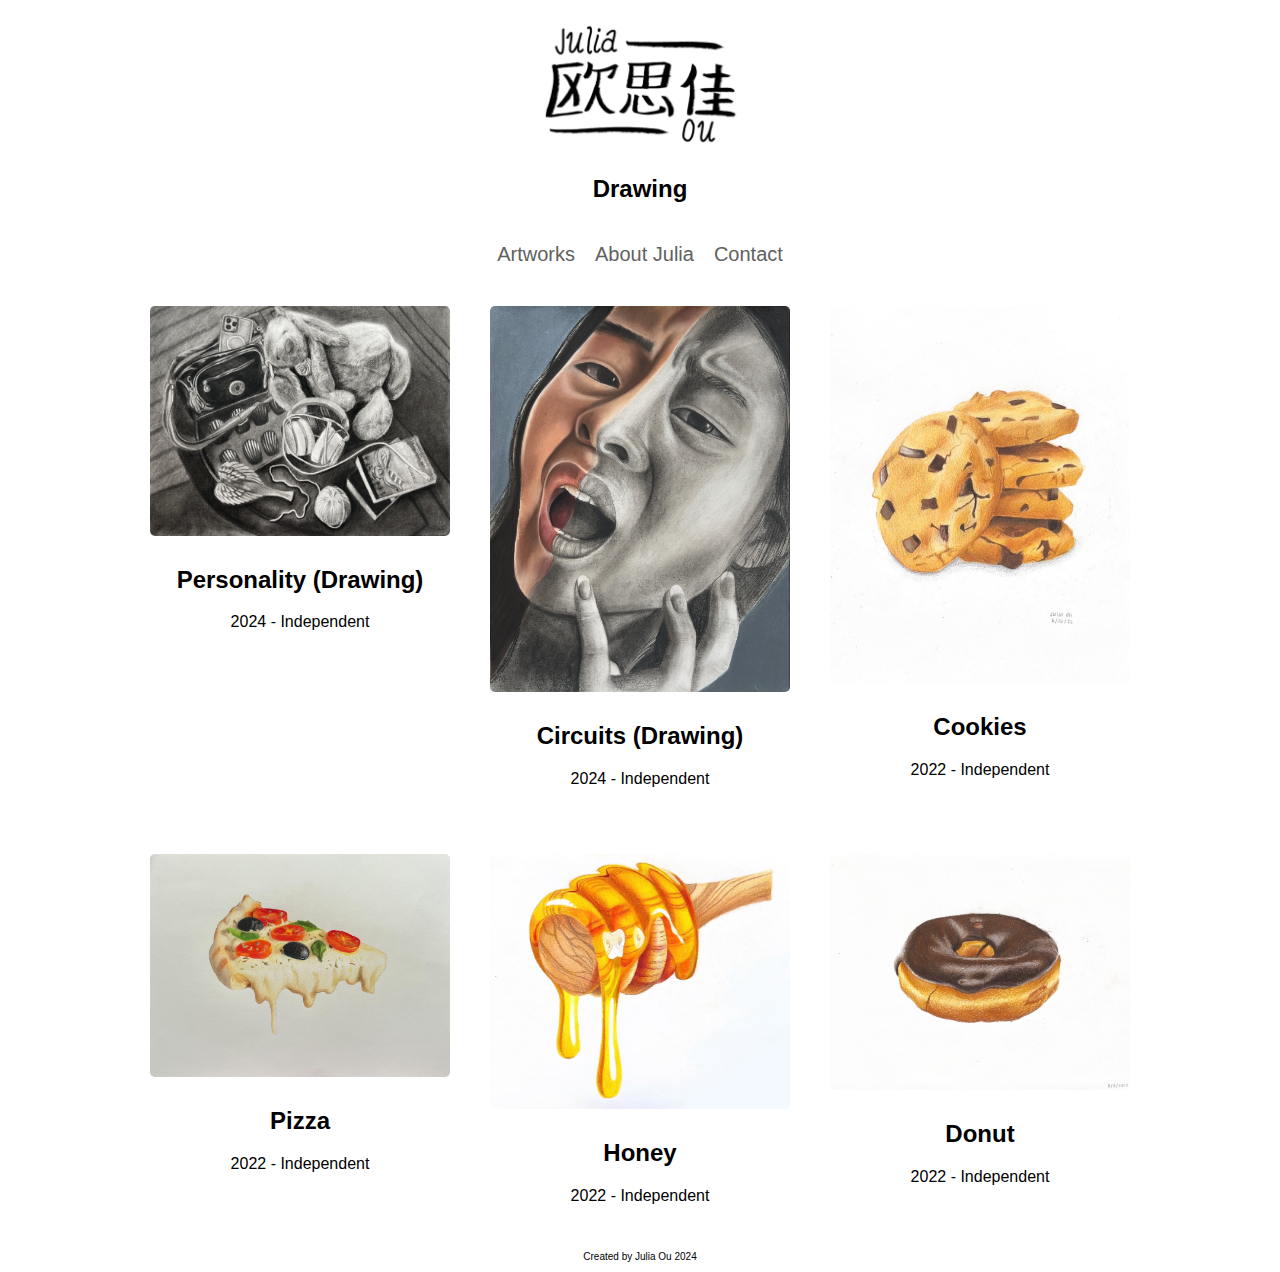
==== src/drawing.html @ f6b24104 "commit" ====
<html>

<head>
  <title>Julia Ou: Drawing</title>
  <link rel="stylesheet" href="style.css">
  <link rel="stylesheet" href="https://cdnjs.cloudflare.com/ajax/libs/font-awesome/4.7.0/css/font-awesome.min.css">
</head>

<body>
  <div class="container">

    <div class="offscreen">
      <img class="logo2" src="portfolio/logo.png">
      <ul>
        <li class="cat"><a href="index.html">Artworks</a></li>
        <ul>
          <li class="subcat"><a href="mixed.html">Mixed Media</a></li>
          <li class="subcat"><a href="ceramics.html">Ceramics</a></li>
          <li class="subcat"><a href="drawing.html">Drawing</a></li>
        </ul>
        <li class="cat"><a href="about.html">About Julia</a></li>
        <li class="cat"><a href="contact.html">Contact</a></li>
      </ul>
    </div>
    <nav>
      <div class = "menutext">
        <p>Menu</p>
      </div>
      <div class="menu">
        <span></span>
        <span></span>
        <span></span>
      </div>
    </nav>

    <img class="logo2" src="portfolio/logo.png">
    <h2 class="medtype">Drawing</h2>

    <div class="navbar"><!--navbar-->
      <div class="dropdown" id="dropdown">
        <a class="dropbtn" href="index.html">Artworks</a>
        <div class="nav-button" id="dropdown-content">
          <a href="mixed.html">Mixed</a>
          <a href="ceramics.html">Ceramics</a>
          <a href="drawing.html">Drawing</a>
        </div>
      </div>
      <a href="about.html">
        <div class="nav-button">About Julia</div>
      </a>
      <a href="contact.html">
        <div class="nav-button">Contact</div>
      </a>
    </div> <!--navbar-->
    <!--<div class="title">
      <h1> Julia Ou </h1>
    </div>-->

    <!--<div class="filters">
      <button value="all"> View All </button>
      <button value="ceramics"> Ceramics </button>
      <button value="charcoal"> Charcoal </button>
    </div>-->

    <div class="list">
      <div class = "card drawing all">
        <img src="portfolio/charc.png" alt="Charcoal" class="thumbnail" onclick="enlargeImage(this.src)">
        <h2> Personality (Drawing) </h2>
        <p> 2024 - Independent </p>
        </div>

      <div class = "card drawing all">
        <img src="portfolio/self.png" alt="Self Portrait" class="thumbnail" onclick="enlargeImage(this.src)">
        <h2> Circuits (Drawing) </h2>
        <p> 2024 - Independent </p>
      </div>  

      <div class="card mixed all">
        <img src="portfolio/cookie.png" alt="Cookie" class="thumbnail" onclick="enlargeImage(this.src)">
        <h2> Cookies </h2>
        <p> 2022 - Independent </p>
      </div>

      <div class="card mixed all">
        <img src="portfolio/pizza.png" alt="Pizza" class="thumbnail" onclick="enlargeImage(this.src)">
        <h2> Pizza </h2>
        <p> 2022 - Independent </p>
      </div>

      <div class="card mixed all">
        <img src="portfolio/honey.png" alt="Honey" class="thumbnail" onclick="enlargeImage(this.src)">
        <h2> Honey </h2>
        <p> 2022 - Independent </p>
      </div>

      <div class="card mixed all">
        <img src="portfolio/donut.png" alt="Donut" class="thumbnail" onclick="enlargeImage(this.src)">
        <h2> Donut </h2>
        <p> 2022 - Independent </p>
      </div>
    </div>

    <div id="imageModal" class="modal">
        <span class="close" onclick="closeModal()">&times;</span>
        <img class="modal-content" id="enlargedImage">
      </div>

    <div class="footer">
      <p>Created by Julia Ou 2024</p>
    </div>
  </div>
  <script src="https://code.jquery.com/jquery-3.6.0.min.js"></script>

  <script>
    //modal
    function enlargeImage(src) {
      var modal = document.getElementById("imageModal");
      var modalImg = document.getElementById("enlargedImage");

      modal.style.display = "block";
      modalImg.src = src;
    }

    function closeModal() {
      var modal = document.getElementById("imageModal");
      modal.style.display = "none";
    }

    //to filter the artwork
    function filterCards(event) {
      $('.filter-active').removeClass('filter-active');
      var button = event.currentTarget;
      var label = $(button).text();
      $('.card').hide();
      var selected = $(button).val();
      $('.' + selected).show();
      $(button).addClass('filter-active');
    }
    $('button').click(filterCards);

    //hamburger menu
    const menu = document.querySelector('.menu');
    const offScreenMenu = document.querySelector('.offscreen');
    const dropdownContent = document.getElementById('dropdown-content');
    const dropButton = document.getElementsByClassName('dropbtn')
    var slides = document.getElementsByClassName('slides');
    var prevArrow = document.getElementsByClassName('prev');
    var nextArrow = document.getElementsByClassName('next');

    //when you click the hamburger menu
    menu.addEventListener('click', () => {
      menu.classList.toggle('active');
      offScreenMenu.classList.toggle('active');
      document.body.classList.toggle('menu-active');
      //dropdownContent.style.display = 'none';
    });

  </script>
</body>

</html>
---- src/style.css ----
body {
  margin: 0;
  font-family: -apple-system, BlinkMacSystemFont, 'Segoe UI', 'Roboto', 'Oxygen',
    'Ubuntu', 'Cantarell', 'Fira Sans', 'Droid Sans', 'Helvetica Neue',
    sans-serif;
  -webkit-font-smoothing: antialiased;
  -moz-osx-font-smoothing: grayscale;
  padding: 0;
  background-color: white;
}

code {
  font-family: source-code-pro, Menlo, Monaco, Consolas, 'Courier New',
    monospace;
}

.title {
  display: none;
  text-align: center;
}

.navbar {
  font-size: 20px;
  padding-top: 30px;
  padding-bottom: 10px;
  display: flex;
  justify-content: center;
  align-items: center;
  flex-wrap: wrap;
  text-align: center;
  position: relative;
}

.logo2 {
  display: block;
  margin: auto;
  margin-top: 20px;
  margin-bottom: 5px;
  /* Adjusted margin bottom */
  max-width: 200px;
}

.navbar h1 {
  width: 100%;
  /* Make the h1 take full width */
  margin: 0;
  /* Remove default margins */
  margin-top: 20px;
  /* Add spacing between h1 and navbar */
}

.nav-button {
  display: inline-block;
  color: #616161;
  margin: 0 10px;
  /* Add margin between buttons */
}

.nav {
  padding: 1rem;
  display: flex;
  background-color: black;
}

.main {
  margin-left: 40px;
  width: 75%;
  padding-top: 30px;
  padding-bottom: 20px;
}

/*button for the filters*/
button {
  border: 2px solid black;
  background-color: white;
  color: black;
  padding: 10px 20px;
  /* Adjust the padding to reduce spacing */
  font-size: 16px;
  cursor: pointer;
  border-color: #e7e7e7;
}

button:hover {
  background: #e7e7e7;
}

/*color for the button when clicked*/
.filter-active {
  color: rgb(0, 17, 255);
}

.filters {
  text-align: center;
}

img {
  width: 100%;
  max-width: 300px;
  border-radius: 5px;
  margin: 10px auto;
}

.list {
  text-align: center;
  display: flex;
  flex-wrap: wrap;
  justify-content: center;
}

.card {
  width: calc(25% - 20px);
  margin: 10px;
  padding: 10px;
  background-color: white;
  border-radius: 10px;
}

.active {
  color: white;
}

.offscreen {
  background-color: white;
  height: 100vh;
  width: 100vw;
  position: fixed;
  top: 0;
  right: -100vw;
  display: flex;
  flex-direction: column;
  justify-content: center;
  align-items: center;
  text-align: center;
  font-size: 3rem;
  transition: .3s ease;
  overflow: hidden;
}

.offscreen.active {
  left: 0;
  color: black;
  overflow: hidden;
}

body.menu-active {
  overflow: hidden;
}

.offscreen ul {
  padding: 0;
}

.offscreen .cat,
.offscreen .subcat {
  font-size: 1.5rem;
  text-align: center;
  list-style-type: none;
}

.offscreen .subcat a {
  color: black;
  text-decoration: none;
}

.offscreen .cat a {
  color: black;
  text-decoration: none;
  font-weight: bold;
}

.offscreen.active .logo2 {
  margin-top: 0px;
  display: block;
}

.menu {
  height: 40px;
  width: 40px;
  left: 40px;
  top: 20px;
  position: relative;
  display: none;
  color: black;
}

.menutext {
  left: 20px;
  top: 30px;
  position: relative;
  display: none;
  color: black;
}

.menu span {
  height: 5px;
  width: 100%;
  background-color: grey;
  border-radius: 25px;
  position: absolute;
  top: 50%;
  left: 50%;
  transform: translate(-50%, -50%);
  transition: .3s ease;
}

.menu span:nth-child(1) {
  top: 25%;
}

.menu span:nth-child(3) {
  top: 75%;
}

.menu.active span:nth-child(1) {
  top: 50%;
  transform: translate(-50%, -50%) rotate(45deg);
  transform-origin: center;
}

.menu.active span:nth-child(2) {
  opacity: 0;
}

.menu.active span:nth-child(3) {
  top: 50%;
  transform: translate(-50%, -50%) rotate(-45deg);
  transform-origin: center;
}

.footer {
  /*make it so that it is always at the very bottom*/
  text-align: center;
  font-size: 10px;
}

.medtype {
  text-align: center;
  size: 30px;
  margin-top: 25px;
  margin-bottom: 10px;
}

.aboutPage {
  width: 70%;
  margin: auto;
  font-size: 20px;
}

/* Dropdown Content (Hidden by Default) */
#dropdown-content {
  display: none;
  position: absolute;
  background-color: #f1f1f1;
  font-size: 16px;
  min-width: 100px;
  box-shadow: 0px 8px 16px 0px rgba(0, 0, 0, 0.2);
  z-index: 1;
}

/* Links inside the dropdown */
#dropdown-content a {
  color: black;
  padding: 10px 14px;
  text-decoration: none;
  display: block;
}

/* Change color of dropdown links on hover */
#dropdown-content a:hover {
  background-color: #ddd;
}

/* Show the dropdown menu on hover */
#dropdown:hover #dropdown-content {
  display: block;
}

#dropbtn {
  display: none;
}

/* Adjust styles for active link */
#dropdown .dropbtn {
  color: #616161;
  text-decoration: none;
  margin: 0 10px;
}

/*modal*/

/* Style the modal */
.modal {
  display: none; /* Hidden by default */
  position: fixed; /* Stay in place */
  z-index: 1; /* Sit on top */
  padding-top: 100px; /* Location of the box */
  left: 0;
  top: 0;
  width: 100%; /* Full width */
  height: 100%; /* Full height */
  overflow: auto; /* Enable scroll if needed */
  background-color: rgb(0,0,0); /* Fallback color */
  background-color: rgba(0,0,0,0.9); /* Black w/ opacity */
}

/* Modal Content (image) */
.modal-content {
  margin: auto;
  display: block;
  width: 100%;
  max-width: 500px;
}

/* Caption of Modal Image */
#caption {
  margin: auto;
  display: block;
  width: 80%;
  max-width: 700px;
  text-align: center;
  color: #ccc;
  padding: 10px 0;
  height: 150px;
}

/* Add Animation - Zoom in the Modal */
.modal-content, #caption {
  animation-name: zoom;
  animation-duration: 0.6s;
}

@keyframes zoom {
  from {transform:scale(0)} 
  to {transform:scale(1)}
}

/* The Close Button */
.close {
  position: absolute;
  top: 50px;
  right: 35px;
  color: #f1f1f1;
  font-size: 40px;
  font-weight: bold;
  transition: 0.3s;
}

.close:hover,
.close:focus {
  color: #bbb;
  text-decoration: none;
  cursor: pointer;
}

/* Style the thumbnail */
.thumbnail {
  cursor: pointer;
  transition: 0.3s;
}

.thumbnail:hover {
  opacity: 0.7;
}

body.overflow-hidden {
  overflow: hidden;
}
/* media sizes */
@media screen and (max-width: 768px) {
  img {
    width: 90%;
    max-width: none;
    margin: 5% auto;
  }

  .card {
    width: calc(100% - 20px);
    margin: 10px;
  }

  .product {
    width: calc(100% - 20px);
    margin: 10px;
  }

  .slidepic {
    width: 100%;
    margin: 10px 0;
  }

  .menu {
    display: block;
  }

  .title {
    display: block;
    color: black;
    margin: 0px;
  }

  .menutext {
    display: block;
  }
}

@media screen and (min-width: 768px) and (max-width: 1024px) {
  .card {
    width: calc(40% - 20px);
  }

  .product {
    width: calc(40% - 20px);
  }

  .slidepic {
    width: calc(40% - 20px);
  }

  .menu {
    display: block;
  }

  .title {
    display: block;
    color: black;
    margin: 0px;
  }

  .menutext {
    display: block;
  }
}

@media screen and (max-width: 1024px) {
  .navbar a {
    display: none;
  }

  .navbar h1 {
    display: none;
  }

  .menu {
    top: 20px;
    left: 20px;
    display: block;
  }

  .title {
    display: block;
    color: black;
    margin: 0px;
  }

  .dropbtn {
    display: hide;
  }

  .menutext {
    display: block;
  }
}

@media screen and (min-width: 1025px) {
  .dropbtn {
    display: inline-block;
    /* Show the dropdown button for larger screens */
  }
}
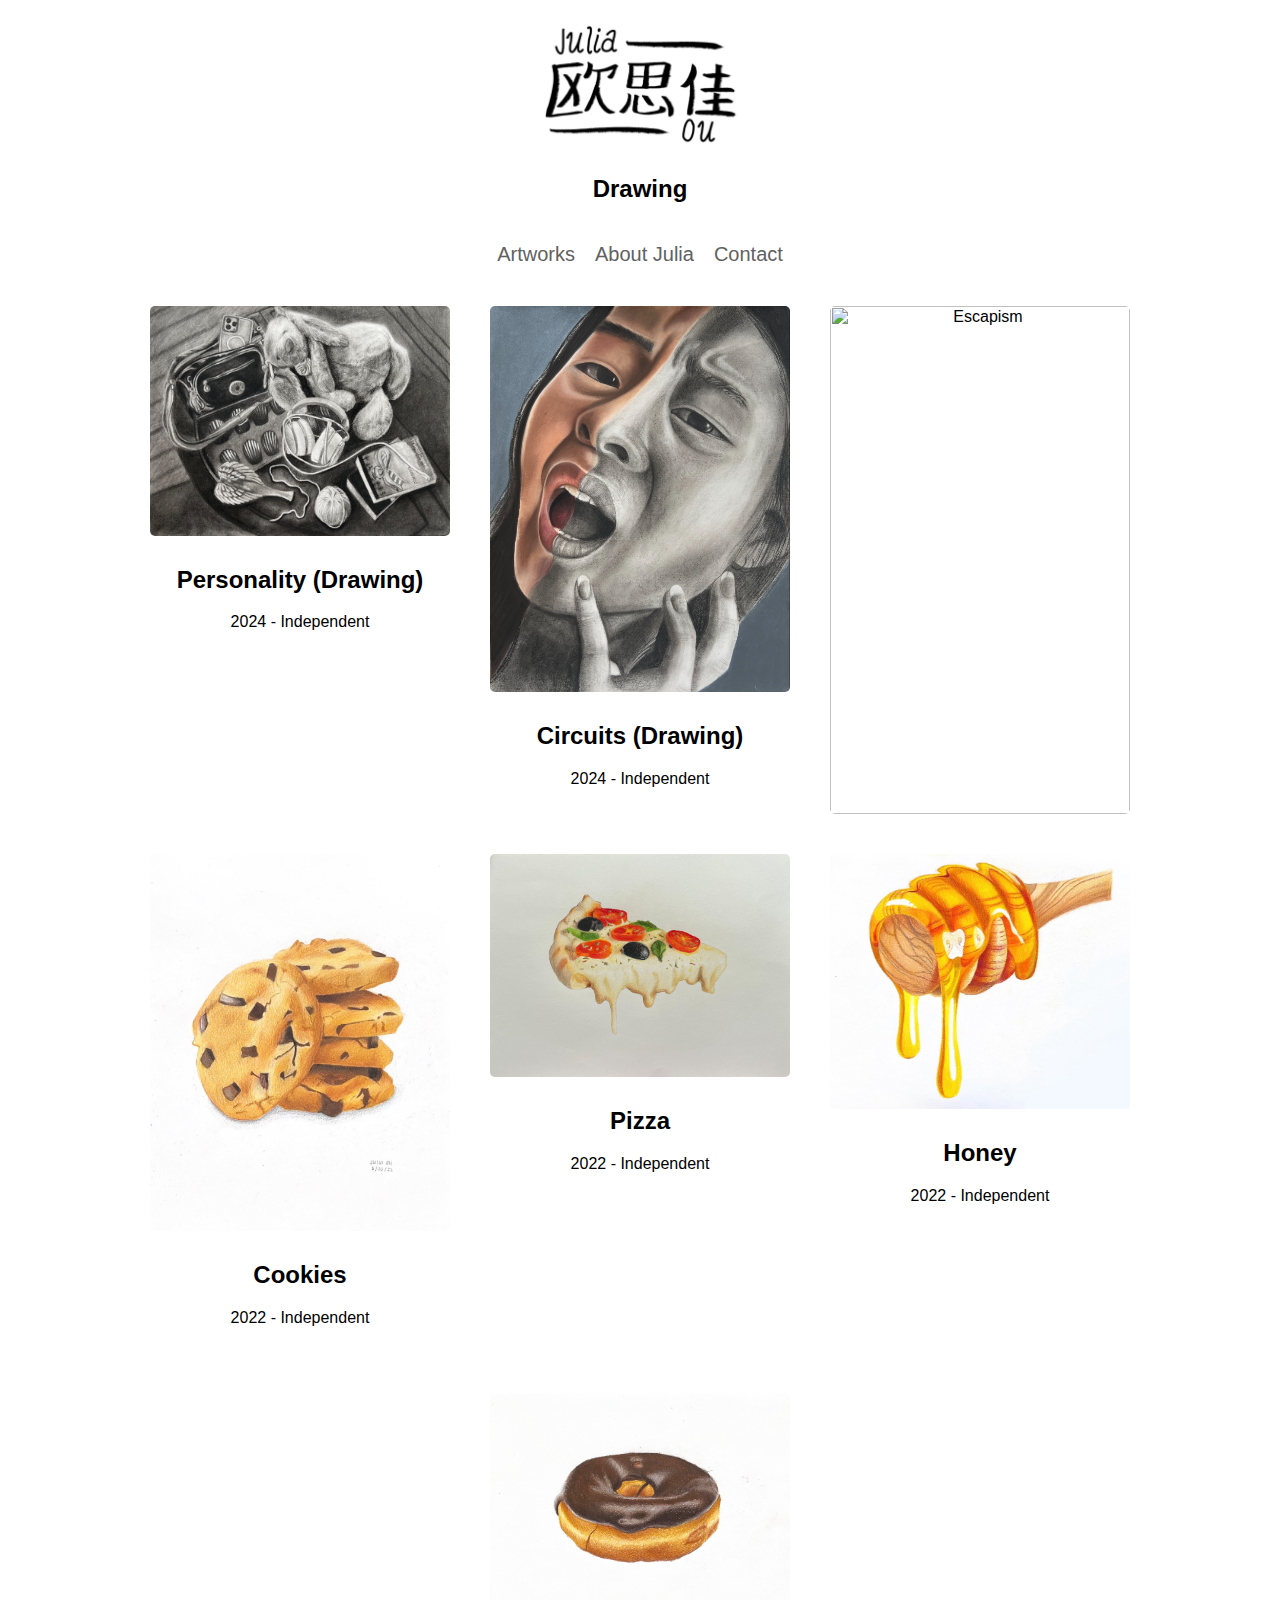
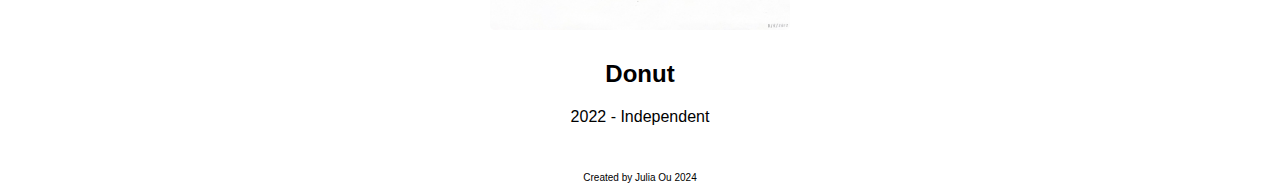
==== commit f574da48: "2 new art pieces" ====
--- a/src/drawing.html
+++ b/src/drawing.html
@@ -75,6 +75,12 @@
         <p> 2024 - Independent </p>
       </div>  
 
+      <div class="card drawing all">
+        <img src="portfolio/surreal_drawing.png" alt="Escapism" class="thumbnail" onclick="enlargeImage(this.src)">
+        <h2> Escapism </h2>
+        <p> 2024 - Independent </p>
+      </div>
+      
       <div class="card mixed all">
         <img src="portfolio/cookie.png" alt="Cookie" class="thumbnail" onclick="enlargeImage(this.src)">
         <h2> Cookies </h2>
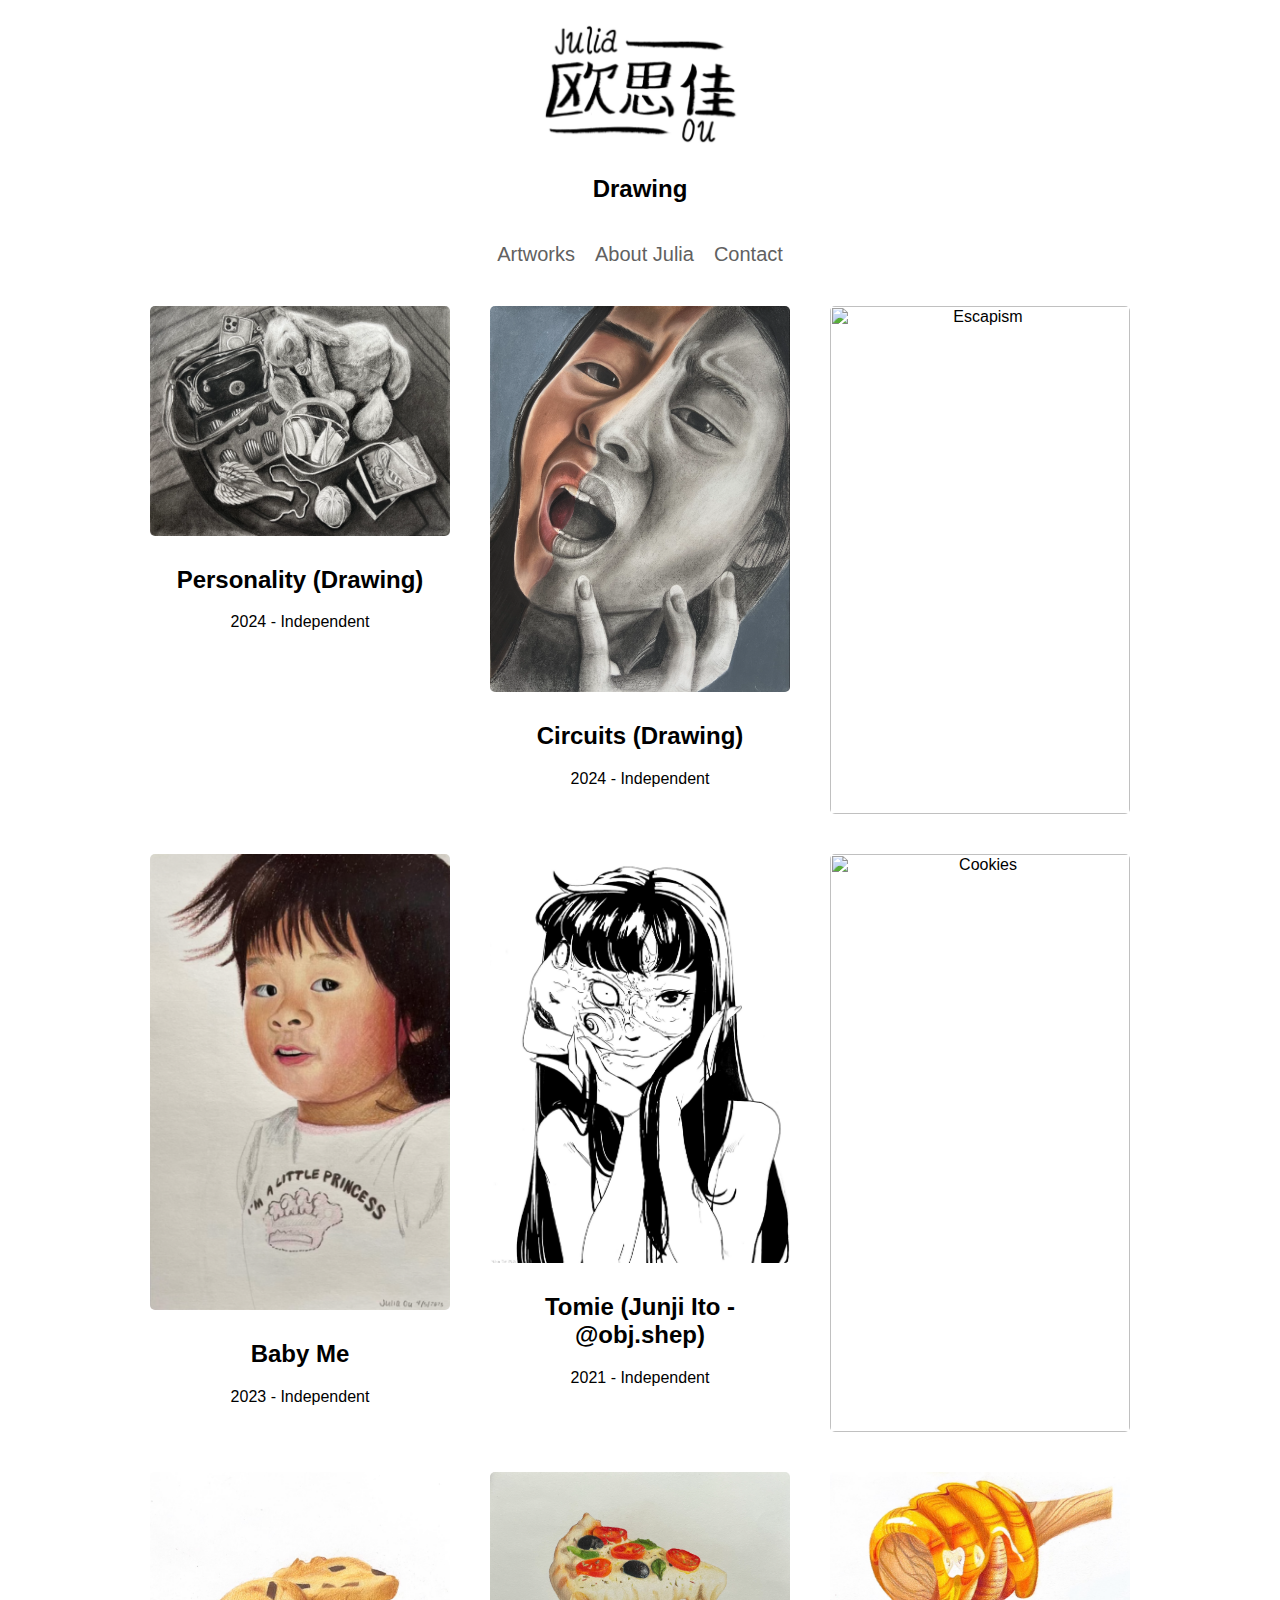
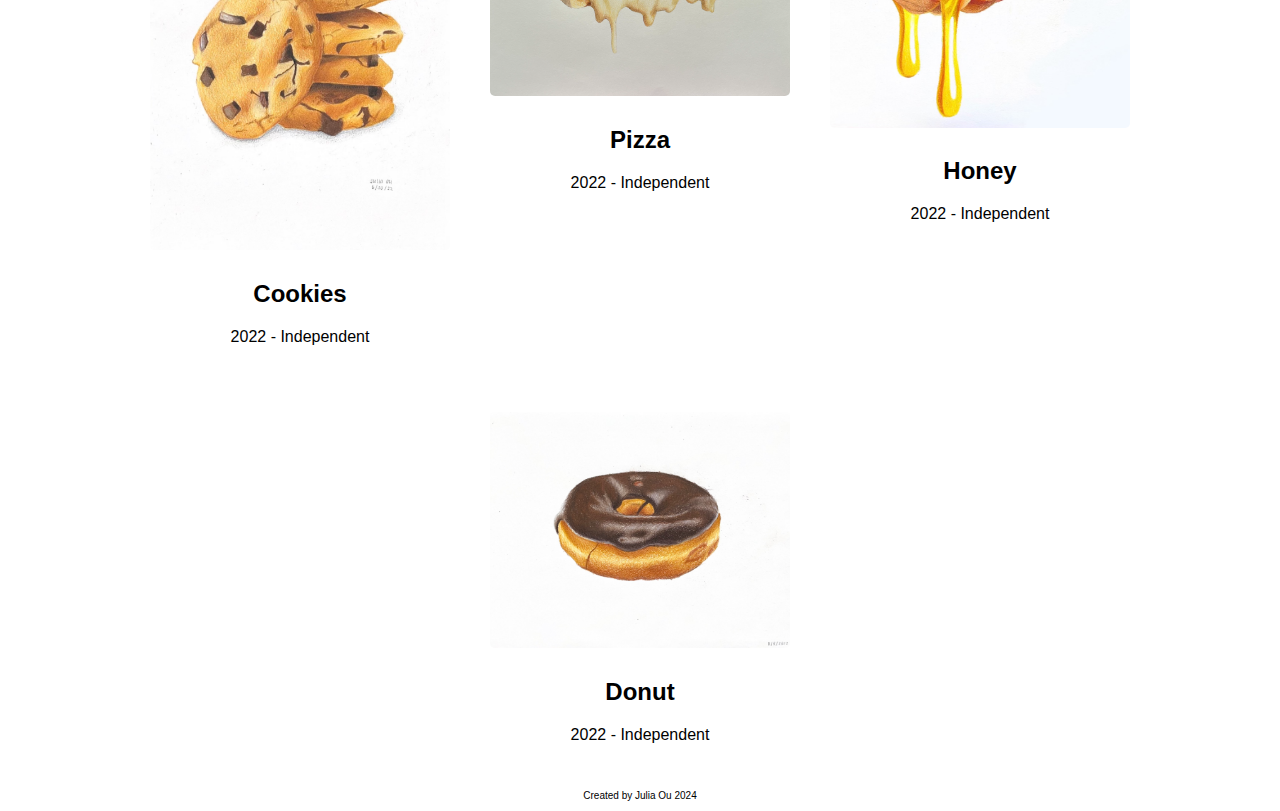
==== commit 68162d72: "more drawings uploaded" ====
--- a/src/drawing.html
+++ b/src/drawing.html
@@ -80,7 +80,25 @@
         <h2> Escapism </h2>
         <p> 2024 - Independent </p>
       </div>
+
+      <div class="card drawing all">
+        <img src="portfolio/baby_me.png" alt="Baby Me" class="thumbnail" onclick="enlargeImage(this.src)">
+        <h2> Baby Me </h2>
+        <p> 2023 - Independent </p>
+      </div>
       
+      <div class="card drawing all">
+        <img src="portfolio/tomie_drawing.jpg" alt="Tomie" class="thumbnail" onclick="enlargeImage(this.src)">
+        <h2> Tomie (Junji Ito - @obj.shep) </h2>
+        <p> 2021 - Independent </p>
+      </div>
+
+      <div class="card drawing all">
+        <img src="portfolio/cupcake.png" alt="Cookies" class="thumbnail" onclick="enlargeImage(this.src)">
+        <h2> Cupcake </h2>
+        <p> 2022 - Independent </p>
+      </div>
+
       <div class="card mixed all">
         <img src="portfolio/cookie.png" alt="Cookie" class="thumbnail" onclick="enlargeImage(this.src)">
         <h2> Cookies </h2>
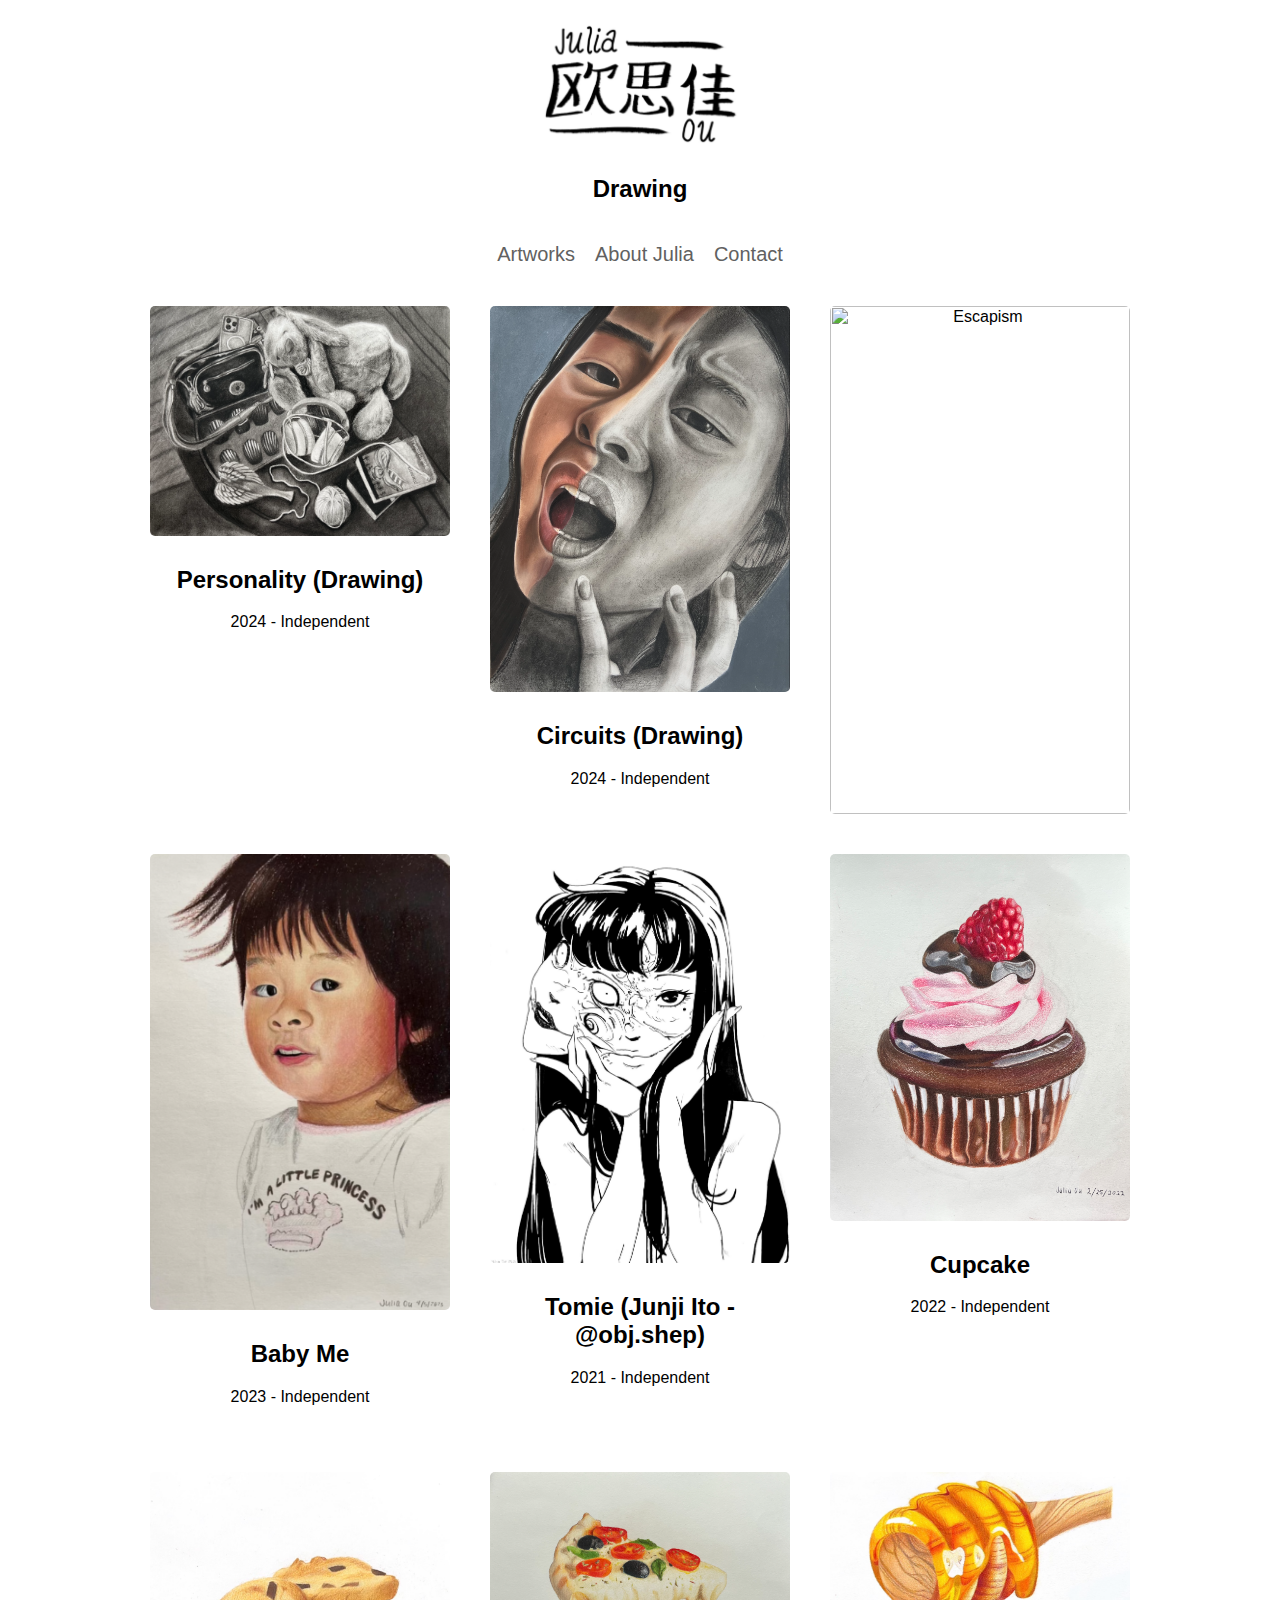
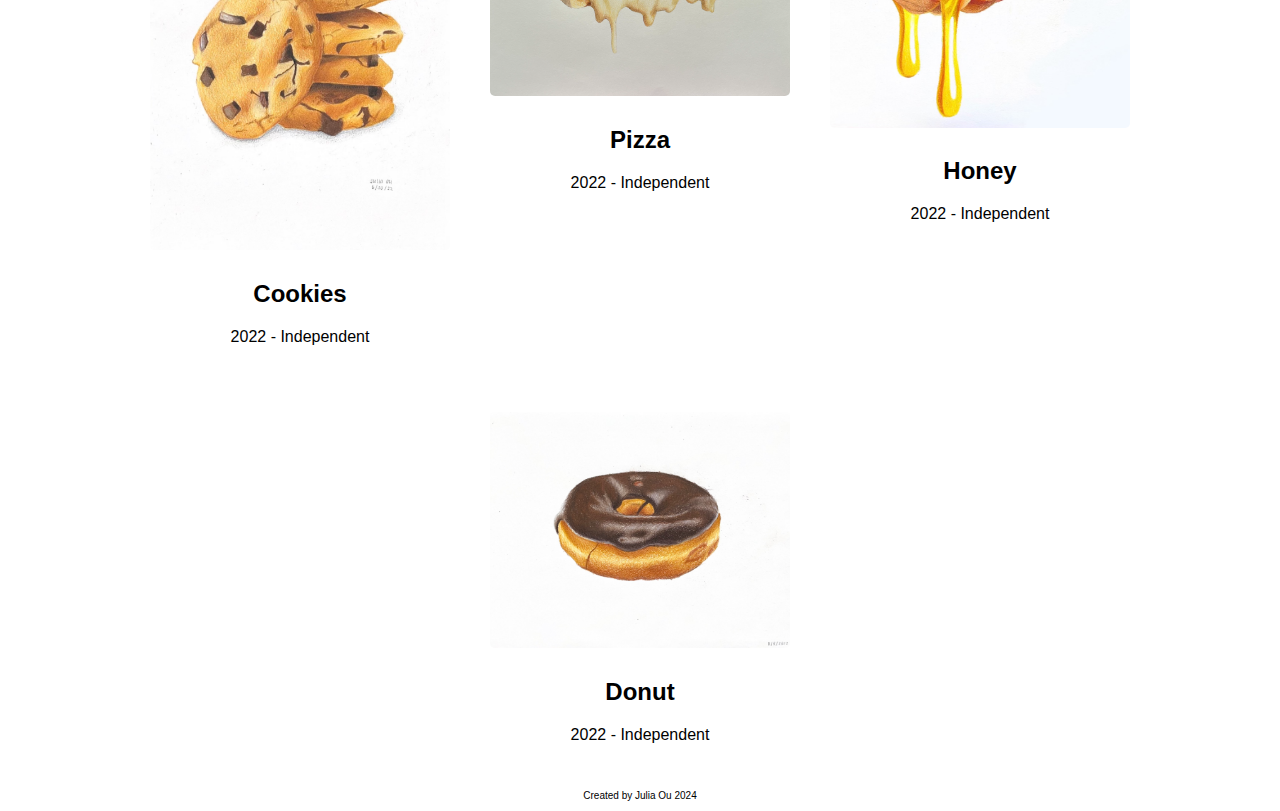
==== commit 5445fbf3: "fixed cupcake drawing thing" ====
--- a/src/drawing.html
+++ b/src/drawing.html
@@ -94,7 +94,7 @@
       </div>
 
       <div class="card drawing all">
-        <img src="portfolio/cupcake.png" alt="Cookies" class="thumbnail" onclick="enlargeImage(this.src)">
+        <img src="portfolio/cupcake.jpg" alt="Cupcake" class="thumbnail" onclick="enlargeImage(this.src)">
         <h2> Cupcake </h2>
         <p> 2022 - Independent </p>
       </div>
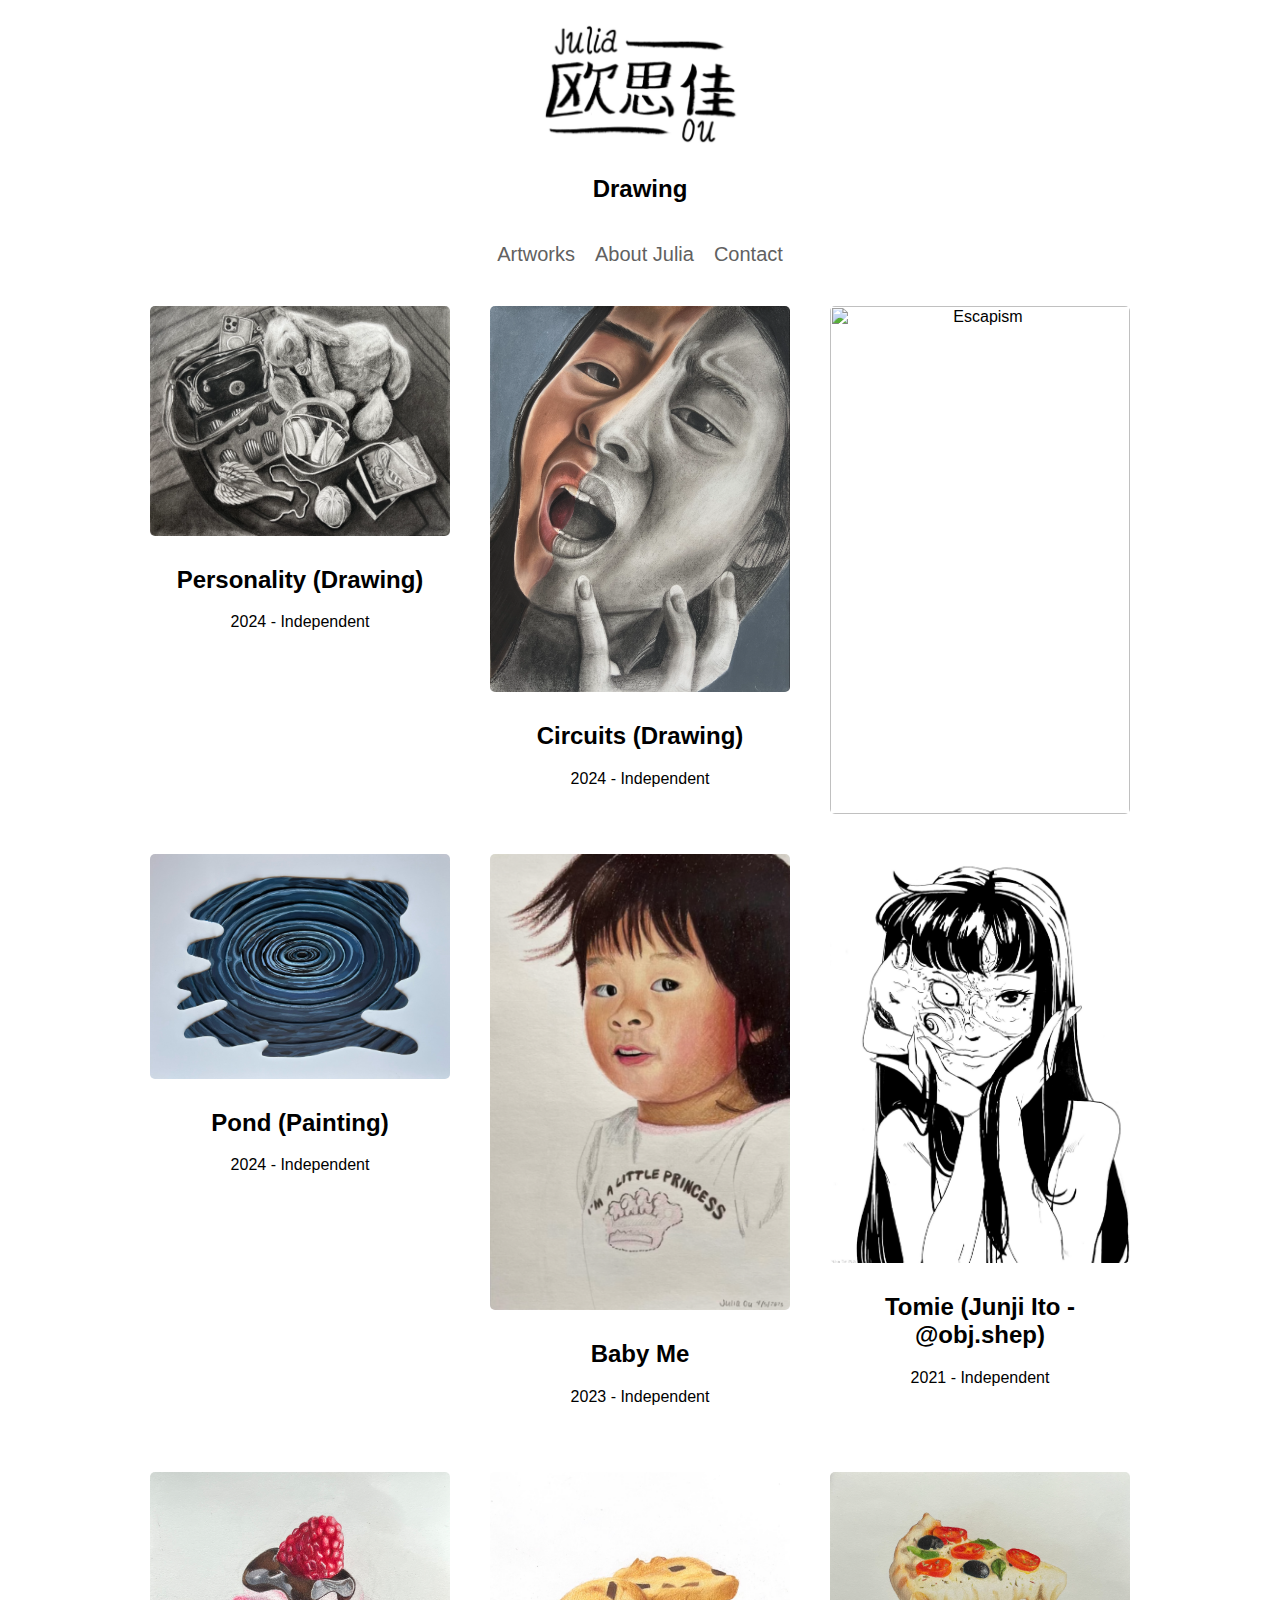
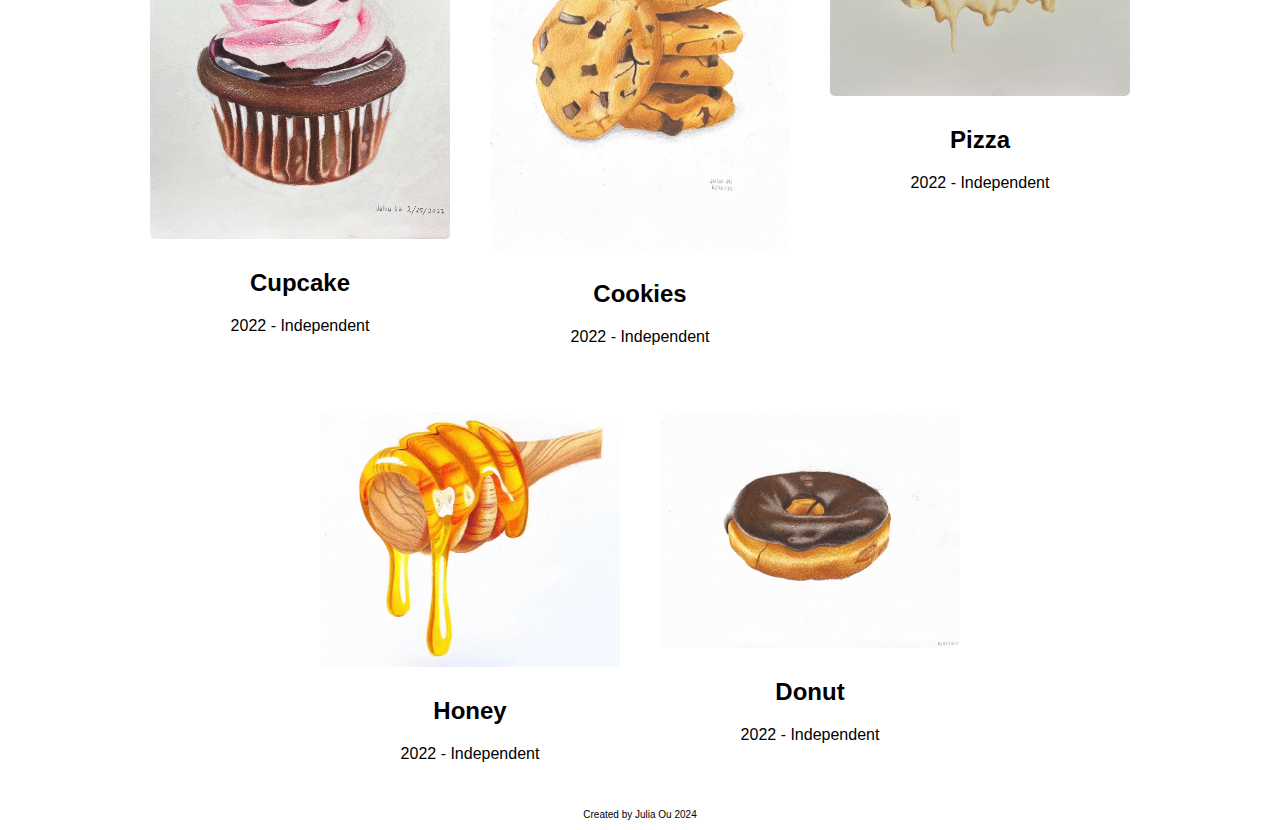
==== commit e408b1c9: "pond painting" ====
--- a/src/drawing.html
+++ b/src/drawing.html
@@ -78,6 +78,12 @@
       <div class="card drawing all">
         <img src="portfolio/surreal_drawing.png" alt="Escapism" class="thumbnail" onclick="enlargeImage(this.src)">
         <h2> Escapism </h2>
+        <p> 2024 - Independent </p>
+      </div>
+
+      <div class="card ceramics all">
+        <img src="portfolio/pond_painting.JPEG" alt="Pond (Painting)" class="thumbnail" onclick="enlargeImage(this.src)">
+        <h2> Pond (Painting) </h2>
         <p> 2024 - Independent </p>
       </div>
 
